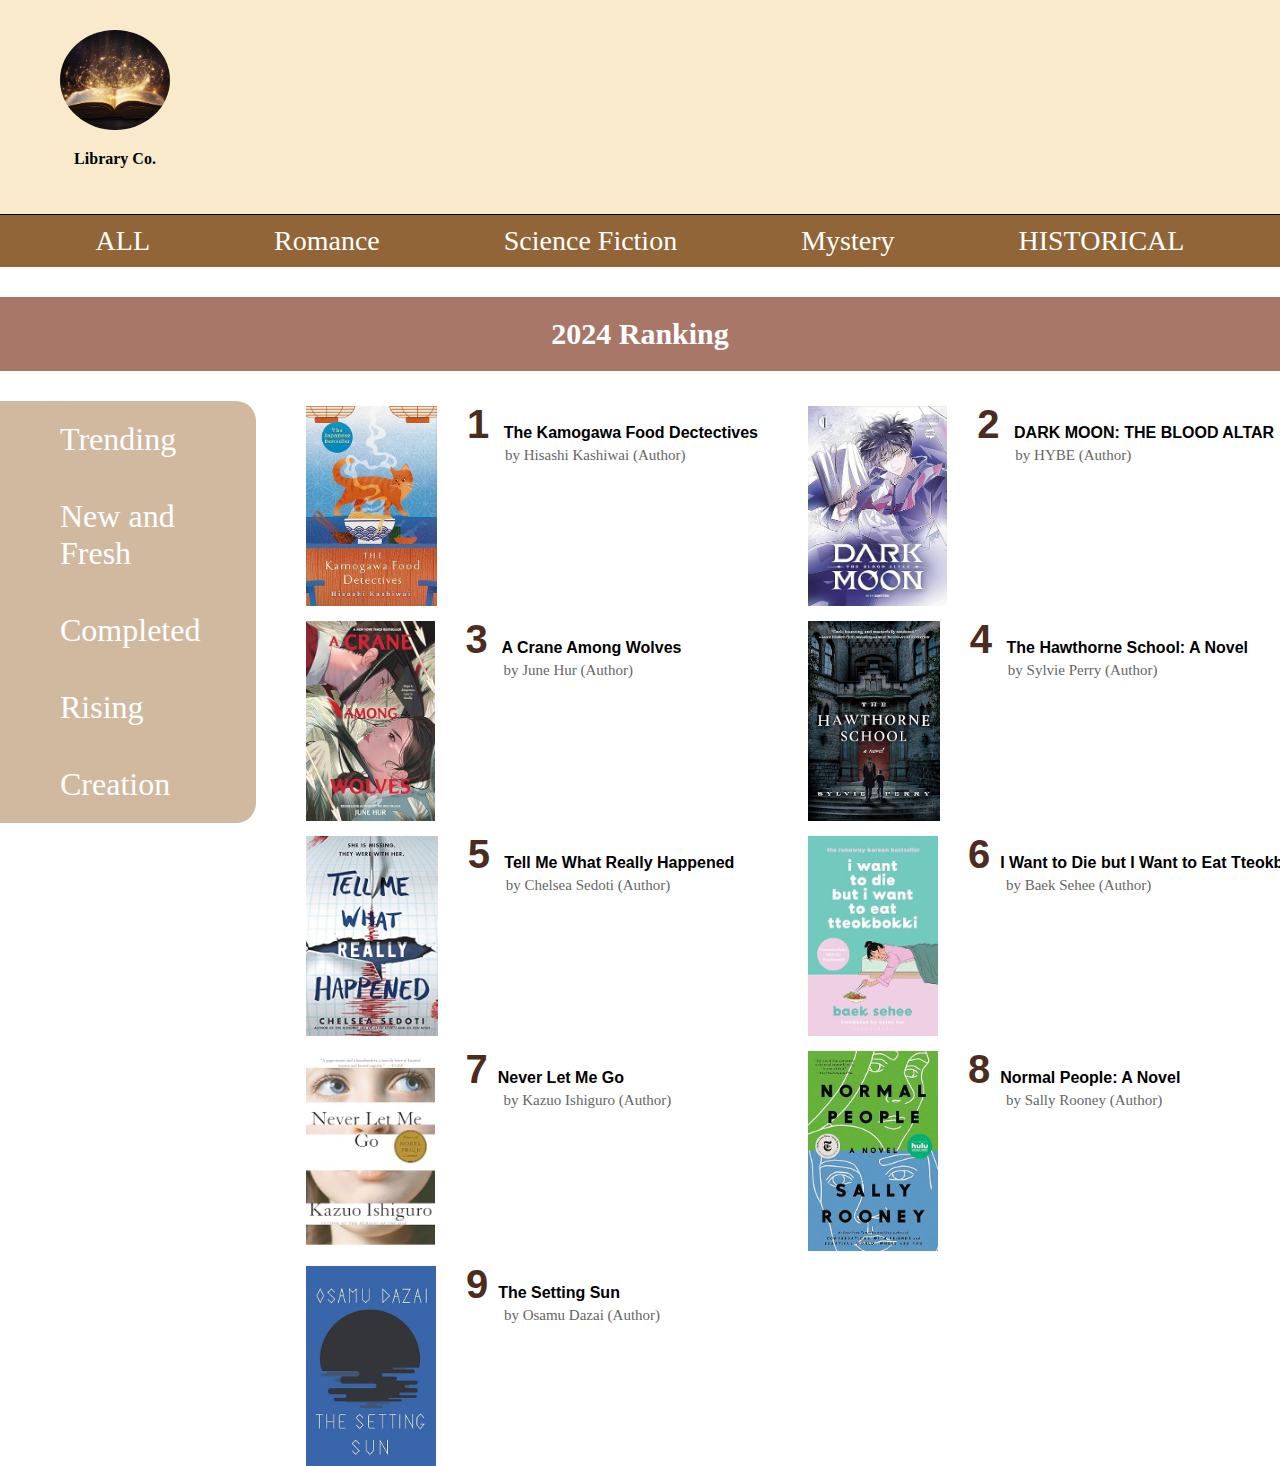
==== bestseller.html @ 6d76bde9 "completed bestseller page" ====
<!DOCTYPE html>
<html lang="en">
<head>
    <meta charset="UTF-8">
    <meta name="viewport" content="width=device-width, initial-scale=1.0">
    <title>Bestseller Page</title>
    <link rel="stylesheet" href="bestseller.css"> <!-- Linked CSS -->
</head>
<body>

    <!-- Header Section: contains the website's logo  -->
    <header class="header-container">
        <div class="logo-container">
            <!-- Library Co. Logo -->
            <img src="images/logo.webp" alt="Library Co. Logo">
            <p class="logo-text">Library Co.</p> 
        </div>
    </header>

     <!-- Navigation Links -->
     <nav class="nav-genre"> 
        <a href="#">ALL</a> <!-- Links to all section -->
        <a href="#">Romance</a> <!-- Links to romance section -->
        <a href="#">Science Fiction</a> <!-- Links to science fiction section -->
        <a href="#">Mystery</a> <!-- Links to Mystery section -->
        <a href="#">HISTORICAL</a> <!-- Links to Historical section -->
    </nav>

    <section class="ranking">
        <h1>2024 Ranking</h1>
    </section>

    <!-- Navigation Links -->
    <div class="main-content">
        <nav class="nav-category">
            <a href="#">Trending</a> <!-- Links to trending section -->
            <a href="#">New and Fresh</a> <!-- Links to new and fresh section -->
            <a href="#">Completed</a> <!-- Links to completed section -->
            <a href="#">Rising</a> <!-- Links to rising section -->
            <a href="#">Creation</a> <!-- Links to creation section -->
        </nav>

        <!-- Ranking Section -->
        <div class="books-grid">
            <div class="ranking-book"> 
            <!-- Ranking books images -->
            <!-- first book -->
            <img src="images/book11.jpg" alt="Cover of Ranking Book 11">
                <div class="book-info">
                    <h3><span class="ranking-number">1</span> The Kamogawa Food Dectectives</h3>
                    <p>by Hisashi Kashiwai (Author)</p>
                </div>
            </div>

            <div class="ranking-book">
                <!-- second book -->
                <img src="images/book14.jpg" alt="Cover of Ranking Book 14">
                <div class="book-info">
                    <h3><span class="ranking-number">2</span> DARK MOON: THE BLOOD ALTAR</h3>
                    <p>by HYBE (Author)</p>
                    <p> </p> 
                </div>
            </div>

            <div class="ranking-book">
                <!-- third book -->
                <img src="images/book12.jpg" alt="Cover of Ranking Book 12">
                <div class="book-info">
                    <h3><span class="ranking-number">3</span> A Crane Among Wolves</h3>
                    <p>by June Hur (Author) </p>
                </div> 
            </div>

            <div class="ranking-book">
                <!-- fourth book -->
                <img src="images/book13.jpg" alt="Cover of Ranking Book 13">
                <div class="book-info">
                    <h3><span class="ranking-number">4</span> The Hawthorne School: A Novel</h3>
                    <p>by Sylvie Perry (Author)</p>
                </div>
            </div>

            <div class="ranking-book">
                <!-- fifth book -->
                <img src="images/book15.jpg" alt="Cover of Ranking Book 15">
                <div class="book-info">
                    <h3><span class="ranking-number">5</span> Tell Me What Really Happened</h3>
                    <p>by Chelsea Sedoti (Author)</p>
                </div>
            </div>

            <div class="ranking-book">
                <!-- sixth book -->
                <img src="images/book16.jpg" alt="Cover of Ranking Book 16">
                <div class="book-info">
                    <h3><span class="ranking-number">6</span>I Want to Die but I Want to Eat Tteokbokk</h3>
                    <p>by Baek Sehee (Author)</p>
                </div>
            </div>

            <div class="ranking-book">
                <!-- seventh book -->
                <img src="images/book17.jpg" alt="Cover of Ranking Book 17">
                <div class="book-info">
                    <h3><span class="ranking-number">7</span>Never Let Me Go</h3>
                    <p>by Kazuo Ishiguro (Author)</p>
                </div>
            </div>

            <div class="ranking-book">
                <!-- eighth book -->
                <img src="images/book18.jpg" alt="Cover of Ranking Book 18">
                <div class="book-info">
                    <h3><span class="ranking-number">8</span>Normal People: A Novel</h3>
                    <p>by Sally Rooney (Author) </p>
                </div>
            </div>

            <div class="ranking-book">
                <!-- ninth book -->
                <img src="images/book19.jpg" alt="Cover of Ranking Book 19">
                <div class="book-info">
                    <h3><span class="ranking-number">9</span>The Setting Sun</h3>
                    <p>by Osamu Dazai (Author)</p>
                </div>
            </div>     
        </div>

</body>
</html>
---- bestseller.css ----
/* body styling */
body {
    font-family: 'Kaisei Decol', serif;
    margin: 0;
    background-color: #ffffff;
    display: flex;
    flex-direction: column;
    align-items: center;
    justify-content: flex-start;
    min-height: 100vh;
}

/* Header Section */
.header-container {
    background-color: #f8eacb;
    width: 100%;
    padding: 30px;
    border-bottom: 1px solid black;
    display: flex;
    justify-content: flex-start;
}

/* header logo */
.header-container img {
    width: 110px;
    height: 100px;
    border-radius: 50%;
    object-fit: cover;
    margin-left: 30px;
}

/* header title */
.header-container h1 {
    margin-top: 10px;
    font-size: 16px;
    color: #333;
}

.header-container p {
    font-weight: bold;
    margin-left: 30px;
    text-align: center;
}
/* Navigation styling */
nav {
    background-color: #916537;
    color: white;
    text-align: center;
    width: 105%;
}

nav a {
    display: inline-block;
    padding: 10px 60px;
    text-decoration: none;
    color: white;
    font-family: 'Inria Serif', serif;
    font-size: 28px;
}

nav a:hover {
    color: #333;
}

.main-content {
    display: flex;
    align-items: flex-start;
    gap: 20px;
    margin-right: auto;
    width: 100%;
    max-width: 1300px;
    min-height: auto;
}

.nav-category {
    display: flex;
    justify-content: space-between;
    background-color: #D1B9A0;
    border-top-right-radius: 20px;
    border-bottom-right-radius: 20px;
    flex-direction: column;
    width: 20%;
    height: 100%;
    padding: 0 60px;
}

.nav-category a {
    display: block;
    padding: 20px 0;
    text-decoration: none;
    color: white;
    font-size: 32px;
    text-align: left;
}

.nav-category a:hover {
    color: black;
}

.ranking {
    margin: 30px;
    border: none;
    width: 105%;
    background-color: #A87768;
    overflow: visible;
}

.ranking h1 {
    text-align: center;
    color: white;
    font-size: 30px;
    
}

/* Grid Layout for Books */
.books-grid {
    display: grid;
    grid-template-columns: repeat(2, 1fr); /* 3 equal-width columns */
    gap: 30px;
    padding: 10px 20px;
    width: 105%; /* Ensure grid takes up full width */
    margin: 0 ;
    max-height: 100vh;
}

/* Book Item Styling */
.ranking-book {
    display: flex;
    flex-direction: row;
    align-items: flex-start; /* align items at the top */
    padding: 10px;
    height: 200px;
    margin-top: -15px;
    gap: 5px;
}

.ranking-book:nth-child(2) {
    margin-right: -30px; /* Move the second column closer to the first */
}

.ranking-book img {
    max-width: 150px;
    height: 200px;
    object-fit: cover;
}

.ranking-book h3 {
    font-size: 16px;
    margin-bottom: 20px;
    font-family: 'Inria Sans', sans-serif;
    margin-left: 5px;
}
.ranking-book h3 .ranking-number {
    font-size: 40px;
    font-weight: bold;
    color: #4c2c1e;
    margin-right: 10px;
}

.book-info {
    display: flex;
    flex-direction: column;
    align-items: flex-start; /* left align to  the content */
    text-align: left;
    margin-top: -20px;
    max-height: 200px;
    flex-grow: 1;
    margin-left: 20px;
    white-space: nowrap; /* Prevents wrapping to a new line */
    overflow: hidden; /* Hides overflowing content */
    text-overflow: ellipsis; /* Adds ellipsis (...) for overflowing text */
    max-width: 100%; /* Ensures it doesn't exceed container width */
}


.book-info h3 {
    font-size: 16px;
    margin-bottom: 10px;
    font-family: 'Inria Sans', sans-serif;
}

.book-info p:first-of-type {
    font-size: 15px;
    color: #666;
    margin-left: 43px;
    margin-top: -10px;
}

.book-info p:first-of-type:hover {
    text-decoration: underline;
    color: #333;
}

body {
    overflow-x: hidden; /* Prevent horizontal scroll */
    overflow-y: auto;
}

img, video, iframe {
    max-width: 100%; /* Prevent these elements from overflowing */
}

* {
    box-sizing: border-box; /* Keep this globally applied */
}
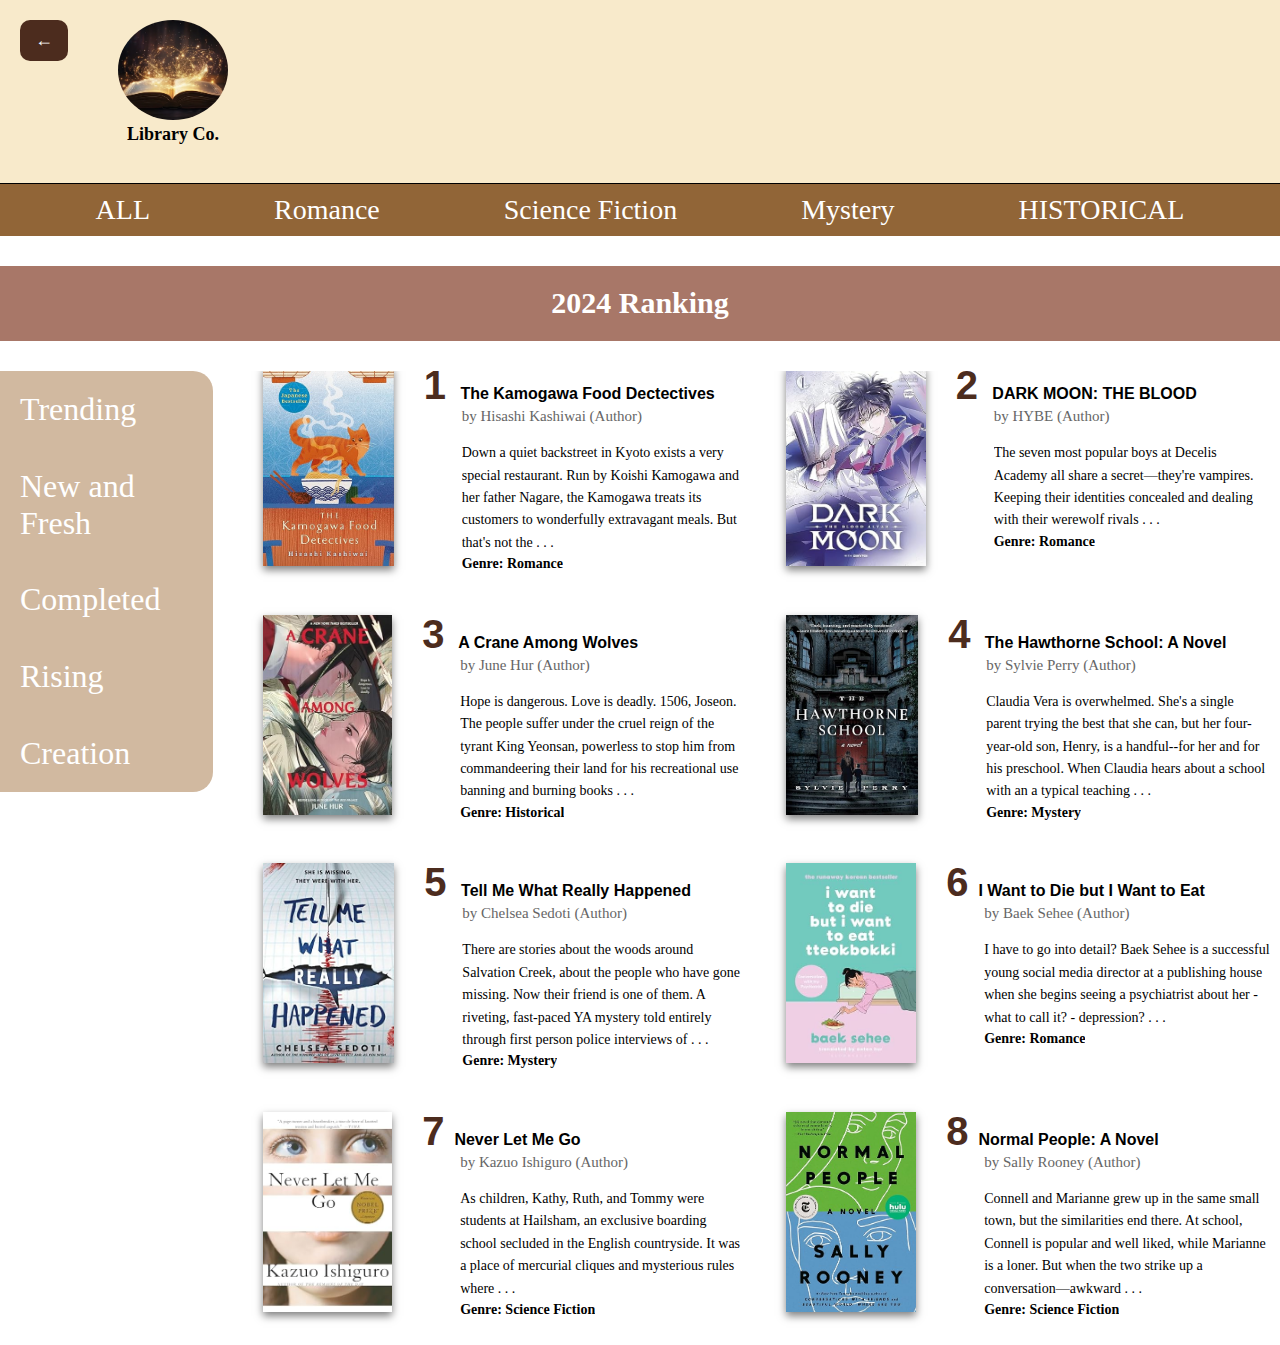
==== commit c978a186: "completed" ====
--- a/bestseller.html
+++ b/bestseller.html
@@ -4,12 +4,14 @@
     <meta charset="UTF-8">
     <meta name="viewport" content="width=device-width, initial-scale=1.0">
     <title>Bestseller Page</title>
-    <link rel="stylesheet" href="bestseller.css"> <!-- Linked CSS -->
+    <link rel="stylesheet" href="css/normalize.css"> <!-- integrated normalize CSS -->
+    <link rel="stylesheet" href="css/bestseller.css"> <!-- Linked CSS -->
 </head>
 <body>
 
     <!-- Header Section: contains the website's logo  -->
     <header class="header-container">
+        <button class="exit-scroll-arrow">←</button>
         <div class="logo-container">
             <!-- Library Co. Logo -->
             <img src="images/logo.webp" alt="Library Co. Logo">
@@ -45,87 +47,113 @@
             <div class="ranking-book"> 
             <!-- Ranking books images -->
             <!-- first book -->
-            <img src="images/book11.jpg" alt="Cover of Ranking Book 11">
+            <img src="images/books/book11.jpg" alt="Cover of Ranking Book 11">
                 <div class="book-info">
                     <h3><span class="ranking-number">1</span> The Kamogawa Food Dectectives</h3>
                     <p>by Hisashi Kashiwai (Author)</p>
+                    <p></p> <!-- leave a new line -->
+                    <p>Down a quiet backstreet in Kyoto exists a very special restaurant. Run by Koishi Kamogawa and her father Nagare, the Kamogawa treats its customers to wonderfully extravagant meals. But that's not the . . .</p>
+                    <p>Genre: Romance</p>
                 </div>
             </div>
 
             <div class="ranking-book">
                 <!-- second book -->
-                <img src="images/book14.jpg" alt="Cover of Ranking Book 14">
+                <img src="images/books/book14.jpg" alt="Cover of Ranking Book 14">
                 <div class="book-info">
-                    <h3><span class="ranking-number">2</span> DARK MOON: THE BLOOD ALTAR</h3>
+                    <h3><span class="ranking-number">2</span> DARK MOON: THE BLOOD</h3>
                     <p>by HYBE (Author)</p>
-                    <p> </p> 
+                    <p> </p> <!-- leave a new line -->
+                    <p>The seven most popular boys at Decelis Academy all share a secret―they're vampires. Keeping their identities concealed and dealing with their werewolf rivals . . .</p>
+                    <p>Genre: Romance</p>
                 </div>
             </div>
 
             <div class="ranking-book">
                 <!-- third book -->
-                <img src="images/book12.jpg" alt="Cover of Ranking Book 12">
+                <img src="images/books/book12.jpg" alt="Cover of Ranking Book 12">
                 <div class="book-info">
                     <h3><span class="ranking-number">3</span> A Crane Among Wolves</h3>
                     <p>by June Hur (Author) </p>
+                    <p> </p> <!-- leave a new line -->
+                    <p>Hope is dangerous. Love is deadly.
+                        1506, Joseon. The people suffer under the cruel reign of the tyrant King Yeonsan, powerless to stop him from commandeering their land for his recreational use  banning and burning books . . .</p>
+                    <p>Genre: Historical</p>
                 </div> 
             </div>
 
             <div class="ranking-book">
                 <!-- fourth book -->
-                <img src="images/book13.jpg" alt="Cover of Ranking Book 13">
+                <img src="images/books/book13.jpg" alt="Cover of Ranking Book 13">
                 <div class="book-info">
                     <h3><span class="ranking-number">4</span> The Hawthorne School: A Novel</h3>
                     <p>by Sylvie Perry (Author)</p>
+                    <p> </p> <!-- leave a new line -->
+                    <p>Claudia Vera is overwhelmed. She's a single parent trying the best that she can, but her four-year-old son, Henry, is a handful--for her and for his preschool. When Claudia hears about a school with an a typical teaching . . .</p>
+                    <p>Genre: Mystery</p>
                 </div>
             </div>
 
             <div class="ranking-book">
                 <!-- fifth book -->
-                <img src="images/book15.jpg" alt="Cover of Ranking Book 15">
+                <img src="images/books/book15.jpg" alt="Cover of Ranking Book 15">
                 <div class="book-info">
                     <h3><span class="ranking-number">5</span> Tell Me What Really Happened</h3>
                     <p>by Chelsea Sedoti (Author)</p>
+                    <p></p> <!-- leave a new line -->
+                    <p>There are stories about the woods around Salvation Creek, about the people who have gone missing. Now their friend is one of them. A riveting, fast-paced YA mystery told entirely through first person police interviews of . . .</p>
+                    <p>Genre: Mystery</p>
+
                 </div>
             </div>
 
             <div class="ranking-book">
                 <!-- sixth book -->
-                <img src="images/book16.jpg" alt="Cover of Ranking Book 16">
+                <img src="images/books/book16.jpg" alt="Cover of Ranking Book 16">
                 <div class="book-info">
-                    <h3><span class="ranking-number">6</span>I Want to Die but I Want to Eat Tteokbokk</h3>
+                    <h3><span class="ranking-number">6</span>I Want to Die but I Want to Eat</h3>
                     <p>by Baek Sehee (Author)</p>
+                    <p> </p> <!-- leave a new line -->
+                    <p>I have to go into detail? Baek Sehee is a successful young social media director at a publishing house when she begins seeing a psychiatrist about her - what to call it? - depression?  . . .</p>
+                    <p>Genre: Romance</p>
                 </div>
             </div>
 
             <div class="ranking-book">
                 <!-- seventh book -->
-                <img src="images/book17.jpg" alt="Cover of Ranking Book 17">
+                <img src="images/books/book17.jpg" alt="Cover of Ranking Book 17">
                 <div class="book-info">
                     <h3><span class="ranking-number">7</span>Never Let Me Go</h3>
                     <p>by Kazuo Ishiguro (Author)</p>
+                    <p> </p> <!-- leave a new line -->
+                    <p>As children, Kathy, Ruth, and Tommy were students at Hailsham, an exclusive boarding school secluded in the English countryside. It was a place of mercurial cliques and mysterious rules where . . .</p>
+                    <p>Genre: Science Fiction</p>
                 </div>
             </div>
 
             <div class="ranking-book">
                 <!-- eighth book -->
-                <img src="images/book18.jpg" alt="Cover of Ranking Book 18">
+                <img src="images/books/book18.jpg" alt="Cover of Ranking Book 18">
                 <div class="book-info">
                     <h3><span class="ranking-number">8</span>Normal People: A Novel</h3>
                     <p>by Sally Rooney (Author) </p>
+                    <p></p> <!-- leave a new line -->
+                    <p>Connell and Marianne grew up in the same small town, but the similarities end there. At school, Connell is popular and well liked, while Marianne is a loner. But when the two strike up a conversation―awkward . . .</p>
+                    <p>Genre: Science Fiction</p>
                 </div>
             </div>
+        </div>
+    </div>
 
-            <div class="ranking-book">
-                <!-- ninth book -->
-                <img src="images/book19.jpg" alt="Cover of Ranking Book 19">
-                <div class="book-info">
-                    <h3><span class="ranking-number">9</span>The Setting Sun</h3>
-                    <p>by Osamu Dazai (Author)</p>
-                </div>
-            </div>     
-        </div>
-
+     <!-- New rectangular box below the form -->
+     <div class="formbox-rectangle">
+        <ul class="rectangle-nav">
+            <li><a href="index.html">home</a></li>
+            <li><a href="write.html">write</a></li>
+            <li><a href="bestseller.html">bestseller</a></li>
+        </ul>
+     </div>     
+<script src="js/bestseller.js"></script> <!-- Linked JavaScript -->
 </body>
 </html>
 
--- a/css/bestseller.css
+++ b/css/bestseller.css
@@ -0,0 +1,519 @@
+/* body styling */
+body {
+    font-family: 'Kaisei Decol', serif;
+    margin: 0;
+    background-color: #ffffff;
+    display: flex;
+    flex-direction: column;
+    align-items: center;
+    justify-content: flex-start;
+    min-height: 100vh;
+}
+
+body {
+    overflow-x: hidden;
+}
+
+/* Header Section */
+.header-container {
+    background-color: #f8eacb;
+    width: 100%;
+    padding: 20px;
+    border-bottom: 1px solid black;
+    display: flex;
+    justify-content: flex-start;
+    box-sizing: border-box;
+}
+
+/* header logo */
+.header-container img {
+    width: 110px;
+    height: 100px;
+    border-radius: 50%;
+    object-fit: cover;
+    margin-left: 50px;
+}
+
+/* header title */
+.header-container h1 {
+    margin-top: 15px;
+    font-size: 16px;
+    color: #333;
+}
+
+.header-container p {
+    font-weight: bold;
+    font-size: 18px;;
+    margin-left: 50px;
+    text-align: center;
+    margin-top: auto;
+}
+/* Navigation styling */
+nav {
+    background-color: #916537;
+    color: white;
+    text-align: center;
+    width: 105%;
+}
+
+nav a {
+    display: inline-block;
+    padding: 10px 60px;
+    text-decoration: none;
+    color: white;
+    font-family: 'Inria Serif', serif;
+    font-size: 28px;
+}
+
+nav a:hover {
+    color: #333;
+}
+
+.main-content {
+    display: flex;
+    gap: 20px;
+    margin-right: auto;
+    width: 100%;
+    max-width: 1300px;
+    overflow-x: hidden;
+}
+
+.nav-category {
+    display: flex;
+    justify-content: flex-start;
+    background-color: #D1B9A0;
+    border-top-right-radius: 20px;
+    border-bottom-right-radius: 20px;
+    flex-direction: column;
+    width: 20%;
+    height: 50%;
+    padding: 0 20px;
+    margin-right: 20px;
+}
+
+.nav-category a {
+    display: block;
+    padding: 20px 0;
+    text-decoration: none;
+    color: white;
+    font-size: 32px;
+    text-align: left;
+}
+
+.nav-category a:hover {
+    color: black;
+}
+
+/* shows the design when clicked upon (filter functionality) */
+.nav-genre a.active {
+    color: black;  /* active color */
+    font-weight: bold; 
+    text-decoration: underline; /* underline the active link */
+}
+
+
+.ranking {
+    margin: 30px;
+    border: none;
+    width: 105%;
+    background-color: #A87768;
+    overflow: visible;
+}
+
+.ranking h1 {
+    text-align: center;
+    color: white;
+    font-size: 30px;
+}
+
+/* Grid Layout for Books */
+.books-grid {
+    display: grid;
+    grid-template-columns: repeat(2, 1fr); /* 3 equal-width columns */
+    gap: 40px;
+    padding: 10px;
+    width: 100%; /* Ensure grid takes up full width */
+    box-sizing: border-box;
+}
+
+/* Book Item Styling */
+.ranking-book {
+    display: flex;
+    flex-direction: row;
+    align-items: flex-start; /* align items at the top */
+    height: auto;
+    margin-top: -15px;
+    gap: 5px;
+}
+
+.ranking-book:nth-child(2) {
+    margin-right: 0; /* Move the second column closer to the first */
+}
+
+.ranking-book img {
+    max-width: 150px;
+    height: 200px;
+    object-fit: cover;
+    box-shadow: 0 4px 8px rgba(0, 0, 0, 0.5); /* Subtle shadow for form */
+}
+
+.ranking-book h3 {
+    font-size: 16px;
+    margin-bottom: 20px;
+    font-family: 'Inria Sans', sans-serif;
+    margin-left: 5px;
+}
+.ranking-book h3 .ranking-number {
+    font-size: 40px;
+    font-weight: bold;
+    color: #4c2c1e;
+    margin-right: 10px;
+}
+
+.book-info {
+    display: flex;
+    flex-direction: column;
+    align-items: flex-start; /* left align to  the content */
+    text-align: left;
+    margin-top: -20px;
+    max-height: none;
+    flex-grow: 1;
+    margin-left: 20px;
+    overflow: visible; 
+}
+
+
+.book-info h3 {
+    font-size: 16px;
+    margin-bottom: 10px;
+    font-family: 'Inria Sans', sans-serif;
+}
+
+.book-info p:first-of-type {
+    font-size: 15px;
+    color: #666;
+    margin-left: 43px;
+    margin-top: -10px;
+}
+
+.book-info p:first-of-type:hover {
+    text-decoration: underline;
+    color: #333;
+}
+
+.book-info p:nth-of-type(3) {
+    font-size:14px;
+    color: black;
+    margin-left: 43px;
+    margin-top: -30px;
+    line-height: 1.6;
+    max-width: 100%;
+    overflow: hidden;
+    text-overflow: ellipsis;
+    white-space: normal;
+}
+
+.book-info p:nth-of-type(4) {
+    font-size:14px;
+    color: black;
+    margin-left: 43px;
+    margin-top: -15px;
+    line-height: 1.6;
+    max-width: 100%;
+    overflow: hidden;
+    text-overflow: ellipsis;
+    white-space: normal;
+    font-weight: bold;
+}
+
+.exit-scroll-arrow {
+    background-color: #4c2c1e;
+    color: #fff;
+    border: none;
+    padding: 10px 15px;
+    font-size: 18px;
+    cursor: pointer;
+    border-radius: 10px;
+    height: 20%;
+    transition: background-color 0.3s;
+}
+
+exit-scroll-arrow:hover {
+    background-color: #d2b38c;
+}
+
+.scroll-to-top {
+    position: fixed;
+    bottom: 20px;
+    right: 20px;
+    background-color: #333;
+    color: white;
+    border: none;
+    border-radius: 50%;
+    width: 40px;
+    height: 40px;
+    font-size: 18px;
+    text-align: center;
+    cursor: pointer;
+    display: none; /* Initially hidden */
+    opacity: 0.7;
+    transition: opacity 0.3s ease;
+}
+
+.scroll-to-top:hover {
+    opacity: 1;
+}
+
+ html, body {
+        overflow-x: hidden; /* Prevent horizontal scroll */
+        margin: 0; /* remove margin */
+        padding: 0; /* remove padding */
+        width: 100%;
+    }
+    
+    /* prevent elements from overflowing  */
+    * {
+        box-sizing: border-box; /* Ensure padding and border are within width */
+        max-width: 100%; /* Prevent elements from overflowing */
+    }
+
+    
+
+    
+    .formbox-rectangle {
+        display: none;
+    }
+
+@media (max-width: 768px) {
+    
+    /* header title */
+    .header-container {
+        padding: 40px 15px;
+        background-color: #BC966E; 
+        display: flex;
+        justify-content: center;
+        align-items: center;
+        text-align: center;
+    }
+
+    .header-container img,
+    .logo-text {
+        display: none;     /* hide the logo and text  */
+    }
+
+    /* what i want to display on the mobile view */
+    .header-container::before {
+        content: "BESTSELLERS";
+        font-size: 24px;
+        font-weight: bold;
+        color: #ffffff;
+        margin-right: 25%;
+    }
+
+    nav {
+        background-color: #916537;
+        color: white;
+        text-align: center;
+        padding: 10px 0;
+        white-space: nowrap;
+        overflow-x: auto;  /* allows horizontal scrolling */
+    }
+    
+    nav a {
+        display: inline-block;
+        padding: 10px 20px;
+        text-decoration: none;
+        color: white;
+        font-size: 18px;
+        white-space: nowrap; /* prevents text from wrapping */
+    }
+    
+    nav a:hover {
+        color: #333; /* when clicked the words turned black */
+    }
+
+    /* ranking section */
+    .ranking {
+        margin: 20px 0;
+        padding: 10px;
+        background-color: #A87768;
+        width: 100%;
+    }
+    
+    .ranking h1 {
+        text-align: center;
+        color: white;
+        font-size: 20px;
+    }
+
+    .nav-category {
+        display: flex;
+        background-color: #D1B9A0;
+        border-top-right-radius: 20px;
+        border-bottom-right-radius: 20px;
+        flex-direction: column;
+        width: 30%;
+        height: 90%;
+        padding: 40px 40px;
+        overflow: visible;
+    }
+
+    .nav-category a {
+        margin-left: -30px;
+        padding: 18px 0;
+        text-decoration: none;
+        color: white;
+        font-size: 18px;
+        text-align: left;
+    }
+    
+
+    .nav-category a:hover {
+        color: black;  /* when clicked the category text turns black */
+    }
+
+    .books-grid {
+        display: grid;
+        grid-template-columns: 1fr; /* single column grid for mobile */
+        gap: 40px;
+        padding: 10px;
+        width: 100%;
+        box-sizing: border-box;
+        overflow: visible;
+        align-items: center;
+    }
+
+    .ranking-book {
+        display: flex;
+        flex-direction: row;
+        align-items: flex-start;
+        flex-wrap: wrap;
+        gap: 10px;
+        width: 100%;
+        box-sizing: border-box;
+        margin-left: 0;
+        padding: 10px;
+    }
+
+    .ranking-book img {
+        max-width: 100%;
+        height: 40%;
+        object-fit: cover;
+        box-shadow: 0 4px 8px rgba(0, 0, 0, 0.5);
+        align-items: center;
+    }
+
+    .book-info {
+        display: flex;
+        flex-direction: column;
+        align-items: flex-start;
+        text-align: left;
+        margin-top: 30px;
+        margin-left: 5px;
+        width: 100%;
+        padding: 0;
+        box-sizing: border-box;
+        text-align: left;
+    }
+
+    .book-info h3 {
+        font-size: 25px;
+        margin-top: -8px;
+        font-family: 'Inria Sans', sans-serif;
+        font-weight: bold;
+        white-space: normal;
+    }
+
+    .book-info p {
+        font-size: 2px;
+        color: #666;
+        line-height: 1.5;;
+        white-space: normal;
+        margin: 1px 0;
+    }
+
+    .book-info p:first-of-type,
+    .book-info p:nth-of-type(3),
+    .book-info p:nth-of-type(4) {
+        margin-left: 0;
+        margin: 10px;
+        font-size: 20px;
+    }
+
+    .book-info p:first-of-type:hover {
+        text-decoration: underline;
+        color: #333;
+    }
+
+    html, body {
+        margin: 0; /* remove margin */
+        padding: 0; /* remove padding */
+        width: 100%;
+        overflow-x: hidden;
+    }
+    
+    /* prevent elements from overflowing  */
+    * {
+        box-sizing: border-box; /* Ensure padding and border are within width */
+        max-width: 100%; /* Prevent elements from overflowing */
+    }
+
+    .formbox-rectangle {
+        width: 100%;
+        padding: 25px;
+        background-color: #4C2C1E;
+        display: flex;
+        color: white;
+        text-align: center;
+        position: fixed;
+        bottom: 0;
+        left: 0;
+        justify-content: center;
+        z-index: 1000;
+    }
+
+    .rectangle-nav {
+        list-style: none; /* removes bulletpoints */
+        padding: 0;
+        margin: 0;
+        display: flex;
+        justify-content: space-around;
+    }
+
+    .rectangle-nav li {
+        font-size: 20px;
+        font-weight: bold;
+        padding: 5px;
+        margin: 0 25px;
+        display: inline-block;
+    }
+
+    .rectangle-nav a {
+        text-decoration: none;  /* removes underlines */
+        color: white;
+        transition: color 0.3s;  /* smooth color change on hover */
+    }
+    
+    .rectangle-nav a:hover {
+        color:rgba(76, 44, 30, 0.5);
+    }
+
+    .exit-scroll-arrow {
+        background-color: #4c2c1e;
+        color: #fff;
+        border: none;
+        padding: 10px 15px;
+        font-size: 18px;
+        cursor: pointer;
+        border-radius: 10px;
+        height: 20%;
+        transition: background-color 0.3s;
+        order: -1;
+        margin-right: auto;
+    }
+    
+    exit-scroll-arrow:hover {
+        background-color: #d2b38c;
+    }
+
+}